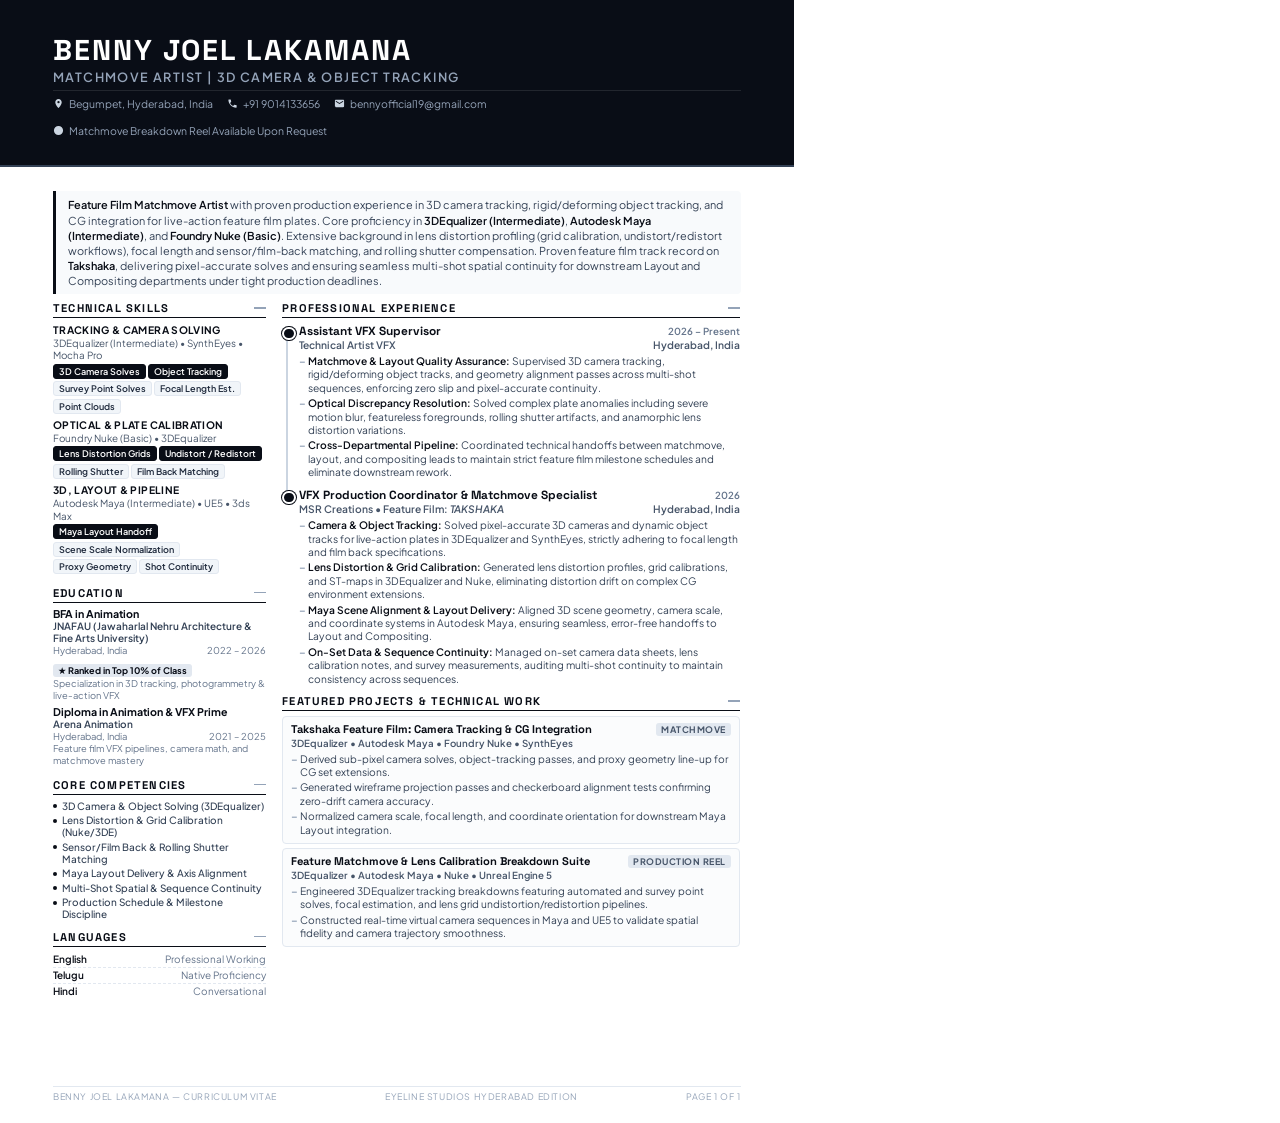
==== assets/docs/Benny_Joel_Lakamana_Eyeline_Matchmove_Resume.html @ 9a5ebc87 "feat: integrate 12-shot Takshaka Maya VFX pipeline, Eyeline tailored resume, and interactive Awwward" ====
<!DOCTYPE html>
<html lang="en">
<head>
  <meta charset="UTF-8">
  <title>Benny Joel Lakamana - Eyeline Matchmove Artist</title>
  <style>
    @import url('https://fonts.googleapis.com/css2?family=Plus+Jakarta+Sans:wght@300;400;500;600;700;800&family=Space+Grotesk:wght@500;600;700&display=swap');

    @page { size: A4 portrait; margin: 0; }
    * { box-sizing: border-box; margin: 0; padding: 0; }

    html, body {
      width: 210mm;
      height: 297mm;
      max-height: 297mm;
      background: #ffffff;
      color: #1e293b;
      font-family: 'Plus Jakarta Sans', -apple-system, sans-serif;
      -webkit-print-color-adjust: exact;
      print-color-adjust: exact;
      overflow: hidden;
    }

    body {
      padding: 0;
      display: flex;
      flex-direction: column;
    }

    /* Hero Monolith Header */
    .hero-header {
      background: #090d16;
      color: #ffffff;
      padding: 9.5mm 14mm 7.5mm 14mm;
      border-bottom: 2.5px solid #334155;
    }

    .hero-top {
      display: flex;
      justify-content: space-between;
      align-items: flex-start;
      margin-bottom: 5px;
    }

    .hero-name-wrap {
      display: flex;
      flex-direction: column;
    }

    .hero-name {
      font-family: 'Space Grotesk', sans-serif;
      font-size: 21.5pt;
      font-weight: 700;
      letter-spacing: 2px;
      text-transform: uppercase;
      line-height: 1;
      color: #ffffff;
      margin-bottom: 4px;
    }

    .hero-role {
      font-size: 9.5pt;
      font-weight: 600;
      letter-spacing: 1.4px;
      text-transform: uppercase;
      color: #94a3b8;
    }

    .hero-contacts {
      display: flex;
      flex-wrap: wrap;
      align-items: center;
      gap: 14px;
      font-size: 7.9pt;
      color: #94a3b8;
      border-top: 1px solid rgba(255, 255, 255, 0.1);
      padding-top: 6px;
      margin-top: 4px;
    }

    .contact-item {
      display: inline-flex;
      align-items: center;
      gap: 5px;
    }

    .contact-item svg {
      width: 11px;
      height: 11px;
      fill: #cbd5e1;
    }

    /* Body Wrapper */
    .body-wrapper {
      padding: 6.5mm 14mm 5.5mm 14mm;
      flex: 1;
      display: flex;
      flex-direction: column;
      justify-content: space-between;
    }

    /* Summary Card */
    .summary-box {
      background: #f8fafc;
      border-left: 3px solid #090d16;
      border-radius: 0 4px 4px 0;
      padding: 6px 12px;
      font-size: 8.2pt;
      line-height: 1.38;
      color: #334155;
      margin-bottom: 7px;
    }

    .summary-box strong {
      color: #090d16;
      font-weight: 600;
    }

    /* Main Grid */
    .content-grid {
      display: grid;
      grid-template-columns: 31% 66.5%;
      gap: 16px;
      flex: 1;
    }

    .col-left, .col-right {
      display: flex;
      flex-direction: column;
      gap: 7px;
    }

    /* Headings */
    .section-head {
      font-family: 'Space Grotesk', sans-serif;
      font-size: 8.4pt;
      font-weight: 700;
      letter-spacing: 1.2px;
      text-transform: uppercase;
      color: #090d16;
      border-bottom: 1.5px solid #090d16;
      padding-bottom: 2px;
      margin-bottom: 5px;
      display: flex;
      justify-content: space-between;
      align-items: center;
    }

    .section-head::after {
      content: '';
      width: 12px;
      height: 1.5px;
      background: #94a3b8;
    }

    /* Left Column Content */
    .skill-unit {
      margin-bottom: 4.5px;
    }

    .skill-cat {
      font-size: 7.7pt;
      font-weight: 700;
      color: #090d16;
      text-transform: uppercase;
      letter-spacing: 0.35px;
      margin-bottom: 1px;
    }

    .skill-sub {
      font-size: 7.4pt;
      color: #475569;
      line-height: 1.25;
    }

    .chip-wrap {
      display: flex;
      flex-wrap: wrap;
      gap: 2.5px;
      margin-top: 2px;
    }

    .chip {
      font-size: 6.8pt;
      font-weight: 600;
      background: #f1f5f9;
      color: #1e293b;
      padding: 1px 5px;
      border-radius: 3px;
      border: 1px solid #e2e8f0;
    }

    .chip.dark {
      background: #090d16;
      color: #ffffff;
      border-color: #090d16;
    }

    /* Education */
    .edu-unit {
      margin-bottom: 4.5px;
    }

    .edu-title {
      font-size: 8pt;
      font-weight: 700;
      color: #090d16;
      line-height: 1.2;
    }

    .edu-place {
      font-size: 7.5pt;
      color: #334155;
      font-weight: 600;
    }

    .edu-row {
      display: flex;
      justify-content: space-between;
      font-size: 7.1pt;
      color: #64748b;
      margin-bottom: 1px;
    }

    .honor-badge {
      display: inline-block;
      font-size: 6.8pt;
      font-weight: 700;
      color: #090d16;
      background: #e2e8f0;
      padding: 1px 5px;
      border-radius: 3px;
      margin: 1px 0;
    }

    .edu-subnote {
      font-size: 7pt;
      color: #64748b;
      line-height: 1.22;
    }

    /* Competencies */
    .comp-unit {
      list-style: none;
    }

    .comp-item {
      font-size: 7.5pt;
      color: #334155;
      font-weight: 500;
      margin-bottom: 2.5px;
      display: flex;
      align-items: flex-start;
      gap: 5px;
      line-height: 1.2;
    }

    .comp-dot {
      width: 4px;
      height: 4px;
      background: #090d16;
      border-radius: 50%;
      margin-top: 4.5px;
      flex-shrink: 0;
    }

    /* Languages */
    .lang-row {
      display: flex;
      justify-content: space-between;
      font-size: 7.5pt;
      padding: 1.5px 0;
      border-bottom: 1px dashed #e2e8f0;
    }

    .lang-row:last-child { border-bottom: none; }
    .lang-row .name { color: #090d16; font-weight: 600; }
    .lang-row .level { color: #64748b; }

    /* Experience */
    .timeline {
      display: flex;
      flex-direction: column;
      gap: 6.5px;
    }

    .job-entry {
      position: relative;
      padding-left: 17px;
    }

    .job-entry::before {
      content: '';
      position: absolute;
      left: 4px;
      top: 8px;
      bottom: -13px;
      width: 1.5px;
      background: #cbd5e1;
      z-index: 1;
    }
    
    .job-entry:last-child::before {
      display: none;
    }

    .job-entry::after {
      content: '';
      position: absolute;
      left: 0;
      top: 3.5px;
      width: 9.5px;
      height: 9.5px;
      border-radius: 50%;
      background: #090d16;
      border: 2.5px solid #ffffff;
      box-shadow: 0 0 0 1px #090d16;
      z-index: 2;
    }

    .job-head {
      display: flex;
      justify-content: space-between;
      align-items: baseline;
    }

    .job-role {
      font-family: 'Space Grotesk', sans-serif;
      font-size: 8.9pt;
      font-weight: 700;
      color: #090d16;
    }

    .job-date {
      font-size: 7.3pt;
      font-weight: 600;
      color: #64748b;
    }

    .job-company {
      font-size: 7.7pt;
      font-weight: 600;
      color: #475569;
      display: flex;
      justify-content: space-between;
      margin-bottom: 3px;
    }

    .job-bullets {
      list-style: none;
    }

    .job-bullets li {
      position: relative;
      padding-left: 9px;
      font-size: 7.7pt;
      line-height: 1.3;
      color: #334155;
      margin-bottom: 2.2px;
    }

    .job-bullets li::before {
      content: '–';
      position: absolute;
      left: 0;
      color: #94a3b8;
      font-weight: 700;
    }

    .job-bullets li strong {
      color: #090d16;
      font-weight: 600;
    }

    /* Projects */
    .proj-panel {
      background: #fbfcfd;
      border: 1px solid #e2e8f0;
      border-radius: 4px;
      padding: 5px 8px;
      margin-bottom: 4px;
    }

    .proj-head {
      display: flex;
      justify-content: space-between;
      align-items: baseline;
      margin-bottom: 1px;
    }

    .proj-name {
      font-family: 'Space Grotesk', sans-serif;
      font-size: 8.4pt;
      font-weight: 700;
      color: #090d16;
    }

    .proj-tag {
      font-size: 6.7pt;
      font-weight: 700;
      text-transform: uppercase;
      letter-spacing: 0.5px;
      background: #e2e8f0;
      color: #475569;
      padding: 1px 5px;
      border-radius: 3px;
    }

    .proj-tools {
      font-size: 7.3pt;
      font-weight: 600;
      color: #475569;
      margin-bottom: 2.5px;
    }

    /* Footer */
    .footer {
      border-top: 1px solid #e2e8f0;
      padding-top: 4px;
      margin-top: 3px;
      display: flex;
      justify-content: space-between;
      font-size: 6.7pt;
      color: #94a3b8;
      letter-spacing: 0.6px;
      text-transform: uppercase;
    }
  </style>
</head>
<body>

  <!-- Hero Monolith Header -->
  <header class="hero-header">
    <div class="hero-top">
      <div class="hero-name-wrap">
        <h1 class="hero-name">Benny Joel Lakamana</h1>
        <div class="hero-role">Matchmove Artist | 3D Camera & Object Tracking</div>
      </div>
    </div>
    <div class="hero-contacts">
      <div class="contact-item">
        <svg viewBox="0 0 24 24"><path d="M12 2C8.13 2 5 5.13 5 9c0 5.25 7 13 7 13s7-7.75 7-13c0-3.87-3.13-7-7-7zm0 9.5a2.5 2.5 0 010-5 2.5 2.5 0 010 5z"/></svg>
        <span>Begumpet, Hyderabad, India</span>
      </div>
      <div class="contact-item">
        <svg viewBox="0 0 24 24"><path d="M6.62 10.79a15.053 15.053 0 006.59 6.59l2.2-2.2c.27-.27.67-.36 1.02-.24 1.12.37 2.33.57 3.57.57.55 0 1 .45 1 1V20c0 .55-.45 1-1 1-9.39 0-17-7.61-17-17 0-.55.45-1 1-1h3.5c.55 0 1 .45 1 1 0 1.25.2 2.45.57 3.57.11.35.03.74-.25 1.02l-2.2 2.2z"/></svg>
        <span>+91 9014133656</span>
      </div>
      <div class="contact-item">
        <svg viewBox="0 0 24 24"><path d="M20 4H4c-1.1 0-1.99.9-1.99 2L2 18c0 1.1.9 2 2 2h16c1.1 0 2-.9 2-2V6c0-1.1-.9-2-2-2zm0 4l-8 5-8-5V6l8 5 8-5v2z"/></svg>
        <span>bennyofficial19@gmail.com</span>
      </div>
      <div class="contact-item">
        <svg viewBox="0 0 24 24"><path d="M12 2a10 10 0 100 20 10 10 0 000-20zm1 17.93c3.95-.49 7-3.85 7-7.93 0-.62-.08-1.21-.21-1.79L15 15v1c0 1.1-.9 2-2 2v1.93zm-3-1.87v-1.06c0-.55-.45-1-1-1H6.1c-.06-.32-.1-.66-.1-1 0-2.52 1.34-4.73 3.32-5.96L11 9c.55 0 1-.45 1-1V6.21C11.33 6.07 10.68 6 10 6 6.69 6 4 8.69 4 12c0 2.82 1.55 5.27 3.84 6.55l2.16-.49z"/></svg>
        <span>Matchmove Breakdown Reel Available Upon Request</span>
      </div>
    </div>
  </header>

  <!-- Body Content -->
  <div class="body-wrapper">

    <!-- Executive Summary -->
    <div class="summary-box">
      <strong>Feature Film Matchmove Artist</strong> with proven production experience in 3D camera tracking, rigid/deforming object tracking, and CG integration for live-action feature film plates. Core proficiency in <strong>3DEqualizer (Intermediate)</strong>, <strong>Autodesk Maya (Intermediate)</strong>, and <strong>Foundry Nuke (Basic)</strong>. Extensive background in lens distortion profiling (grid calibration, undistort/redistort workflows), focal length and sensor/film-back matching, and rolling shutter compensation. Proven feature film track record on <strong>Takshaka</strong>, delivering pixel-accurate solves and ensuring seamless multi-shot spatial continuity for downstream Layout and Compositing departments under tight production deadlines.
    </div>

    <!-- Grid -->
    <div class="content-grid">

      <!-- Left Column -->
      <aside class="col-left">

        <!-- Technical Skills -->
        <section>
          <h2 class="section-head">Technical Skills</h2>
          <div class="skill-unit">
            <div class="skill-cat">Tracking & Camera Solving</div>
            <div class="skill-sub">3DEqualizer (Intermediate) • SynthEyes • Mocha Pro</div>
            <div class="chip-wrap">
              <span class="chip dark">3D Camera Solves</span>
              <span class="chip dark">Object Tracking</span>
              <span class="chip">Survey Point Solves</span>
              <span class="chip">Focal Length Est.</span>
              <span class="chip">Point Clouds</span>
            </div>
          </div>
          <div class="skill-unit">
            <div class="skill-cat">Optical & Plate Calibration</div>
            <div class="skill-sub">Foundry Nuke (Basic) • 3DEqualizer</div>
            <div class="chip-wrap">
              <span class="chip dark">Lens Distortion Grids</span>
              <span class="chip dark">Undistort / Redistort</span>
              <span class="chip">Rolling Shutter</span>
              <span class="chip">Film Back Matching</span>
            </div>
          </div>
          <div class="skill-unit">
            <div class="skill-cat">3D, Layout & Pipeline</div>
            <div class="skill-sub">Autodesk Maya (Intermediate) • UE5 • 3ds Max</div>
            <div class="chip-wrap">
              <span class="chip dark">Maya Layout Handoff</span>
              <span class="chip">Scene Scale Normalization</span>
              <span class="chip">Proxy Geometry</span>
              <span class="chip">Shot Continuity</span>
            </div>
          </div>
        </section>

        <!-- Education -->
        <section>
          <h2 class="section-head">Education</h2>

          <div class="edu-unit">
            <div class="edu-title">BFA in Animation</div>
            <div class="edu-place">JNAFAU (Jawaharlal Nehru Architecture & Fine Arts University)</div>
            <div class="edu-row">
              <span>Hyderabad, India</span>
              <span>2022 – 2026</span>
            </div>
            <div class="honor-badge">★ Ranked in Top 10% of Class</div>
            <div class="edu-subnote">Specialization in 3D tracking, photogrammetry & live-action VFX</div>
          </div>

          <div class="edu-unit">
            <div class="edu-title">Diploma in Animation & VFX Prime</div>
            <div class="edu-place">Arena Animation</div>
            <div class="edu-row">
              <span>Hyderabad, India</span>
              <span>2021 – 2025</span>
            </div>
            <div class="edu-subnote">Feature film VFX pipelines, camera math, and matchmove mastery</div>
          </div>
        </section>

        <!-- Competencies -->
        <section>
          <h2 class="section-head">Core Competencies</h2>
          <ul class="comp-unit">
            <li class="comp-item"><span class="comp-dot"></span><span>3D Camera & Object Solving (3DEqualizer)</span></li>
            <li class="comp-item"><span class="comp-dot"></span><span>Lens Distortion & Grid Calibration (Nuke/3DE)</span></li>
            <li class="comp-item"><span class="comp-dot"></span><span>Sensor/Film Back & Rolling Shutter Matching</span></li>
            <li class="comp-item"><span class="comp-dot"></span><span>Maya Layout Delivery & Axis Alignment</span></li>
            <li class="comp-item"><span class="comp-dot"></span><span>Multi-Shot Spatial & Sequence Continuity</span></li>
            <li class="comp-item"><span class="comp-dot"></span><span>Production Schedule & Milestone Discipline</span></li>
          </ul>
        </section>

        <!-- Languages -->
        <section>
          <h2 class="section-head">Languages</h2>
          <div class="lang-row">
            <span class="name">English</span>
            <span class="level">Professional Working</span>
          </div>
          <div class="lang-row">
            <span class="name">Telugu</span>
            <span class="level">Native Proficiency</span>
          </div>
          <div class="lang-row">
            <span class="name">Hindi</span>
            <span class="level">Conversational</span>
          </div>
        </section>

      </aside>

      <!-- Right Column -->
      <main class="col-right">

        <!-- Experience -->
        <section>
          <h2 class="section-head">Professional Experience</h2>
          <div class="timeline">

            <div class="job-entry">
              <div class="job-head">
                <span class="job-role">Assistant VFX Supervisor</span>
                <span class="job-date">2026 – Present</span>
              </div>
              <div class="job-company">
                <span>Technical Artist VFX</span>
                <span>Hyderabad, India</span>
              </div>
              <ul class="job-bullets">
                <li><strong>Matchmove & Layout Quality Assurance:</strong> Supervised 3D camera tracking, rigid/deforming object tracks, and geometry alignment passes across multi-shot sequences, enforcing zero slip and pixel-accurate continuity.</li>
                <li><strong>Optical Discrepancy Resolution:</strong> Solved complex plate anomalies including severe motion blur, featureless foregrounds, rolling shutter artifacts, and anamorphic lens distortion variations.</li>
                <li><strong>Cross-Departmental Pipeline:</strong> Coordinated technical handoffs between matchmove, layout, and compositing leads to maintain strict feature film milestone schedules and eliminate downstream rework.</li>
              </ul>
            </div>

            <div class="job-entry">
              <div class="job-head">
                <span class="job-role">VFX Production Coordinator & Matchmove Specialist</span>
                <span class="job-date">2026</span>
              </div>
              <div class="job-company">
                <span>MSR Creations • Feature Film: <em>TAKSHAKA</em></span>
                <span>Hyderabad, India</span>
              </div>
              <ul class="job-bullets">
                <li><strong>Camera & Object Tracking:</strong> Solved pixel-accurate 3D cameras and dynamic object tracks for live-action plates in 3DEqualizer and SynthEyes, strictly adhering to focal length and film back specifications.</li>
                <li><strong>Lens Distortion & Grid Calibration:</strong> Generated lens distortion profiles, grid calibrations, and ST-maps in 3DEqualizer and Nuke, eliminating distortion drift on complex CG environment extensions.</li>
                <li><strong>Maya Scene Alignment & Layout Delivery:</strong> Aligned 3D scene geometry, camera scale, and coordinate systems in Autodesk Maya, ensuring seamless, error-free handoffs to Layout and Compositing.</li>
                <li><strong>On-Set Data & Sequence Continuity:</strong> Managed on-set camera data sheets, lens calibration notes, and survey measurements, auditing multi-shot continuity to maintain consistency across sequences.</li>
              </ul>
            </div>

          </div>
        </section>

        <!-- Projects -->
        <section>
          <h2 class="section-head">Featured Projects & Technical Work</h2>
          <div class="proj-panel">
            <div class="proj-head"><span class="proj-name">Takshaka Feature Film: Camera Tracking & CG Integration</span><span class="proj-tag">Matchmove</span></div>
            <div class="proj-tools">3DEqualizer • Autodesk Maya • Foundry Nuke • SynthEyes</div>
            <ul class="job-bullets">
              <li>Derived sub-pixel camera solves, object-tracking passes, and proxy geometry line-up for CG set extensions.</li>
              <li>Generated wireframe projection passes and checkerboard alignment tests confirming zero-drift camera accuracy.</li>
              <li>Normalized camera scale, focal length, and coordinate orientation for downstream Maya Layout integration.</li>
            </ul>
          </div>
          <div class="proj-panel">
            <div class="proj-head"><span class="proj-name">Feature Matchmove & Lens Calibration Breakdown Suite</span><span class="proj-tag">Production Reel</span></div>
            <div class="proj-tools">3DEqualizer • Autodesk Maya • Nuke • Unreal Engine 5</div>
            <ul class="job-bullets">
              <li>Engineered 3DEqualizer tracking breakdowns featuring automated and survey point solves, focal estimation, and lens grid undistortion/redistortion pipelines.</li>
              <li>Constructed real-time virtual camera sequences in Maya and UE5 to validate spatial fidelity and camera trajectory smoothness.</li>
            </ul>
          </div>
        </section>

      </main>
    </div>

    <!-- Footer -->
    <footer class="footer">
      <span>Benny Joel Lakamana — Curriculum Vitae</span>
      <span>Eyeline Studios Hyderabad Edition</span>
      <span>Page 1 of 1</span>
    </footer>

  </div>

</body>
</html>
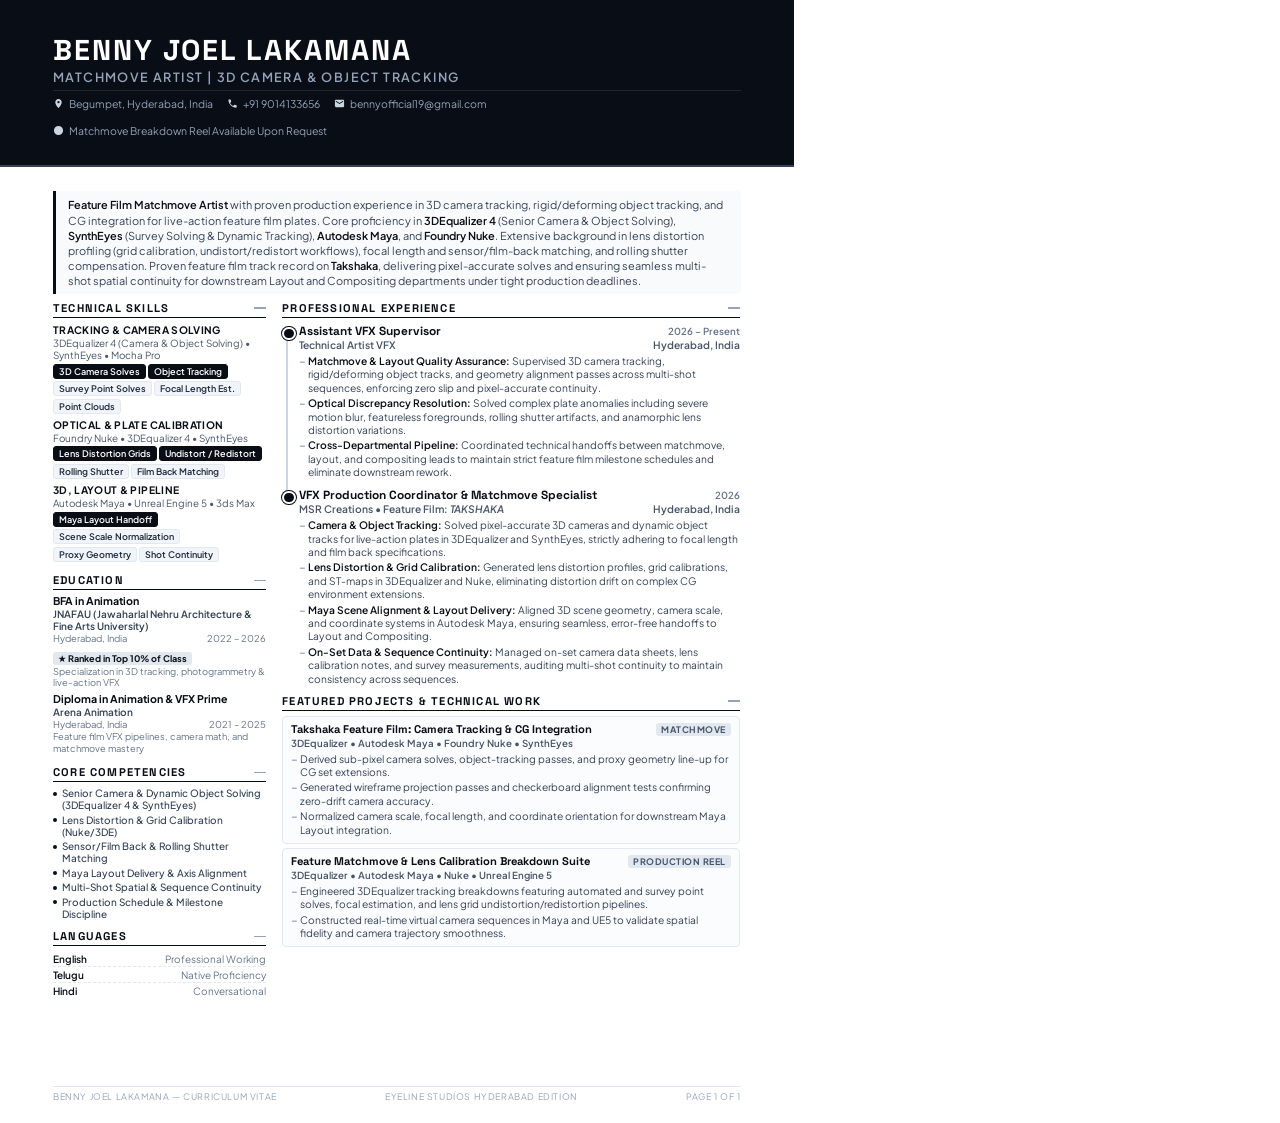
==== commit fa1ee887: "feat: upgrade 3D background with dual survey grid, glowing camera spline and live drop-line; elevate" ====
--- a/assets/docs/Benny_Joel_Lakamana_Eyeline_Matchmove_Resume.html
+++ b/assets/docs/Benny_Joel_Lakamana_Eyeline_Matchmove_Resume.html
@@ -462,7 +462,7 @@
 
     <!-- Executive Summary -->
     <div class="summary-box">
-      <strong>Feature Film Matchmove Artist</strong> with proven production experience in 3D camera tracking, rigid/deforming object tracking, and CG integration for live-action feature film plates. Core proficiency in <strong>3DEqualizer (Intermediate)</strong>, <strong>Autodesk Maya (Intermediate)</strong>, and <strong>Foundry Nuke (Basic)</strong>. Extensive background in lens distortion profiling (grid calibration, undistort/redistort workflows), focal length and sensor/film-back matching, and rolling shutter compensation. Proven feature film track record on <strong>Takshaka</strong>, delivering pixel-accurate solves and ensuring seamless multi-shot spatial continuity for downstream Layout and Compositing departments under tight production deadlines.
+      <strong>Feature Film Matchmove Artist</strong> with proven production experience in 3D camera tracking, rigid/deforming object tracking, and CG integration for live-action feature film plates. Core proficiency in <strong>3DEqualizer 4</strong> (Senior Camera & Object Solving), <strong>SynthEyes</strong> (Survey Solving & Dynamic Tracking), <strong>Autodesk Maya</strong>, and <strong>Foundry Nuke</strong>. Extensive background in lens distortion profiling (grid calibration, undistort/redistort workflows), focal length and sensor/film-back matching, and rolling shutter compensation. Proven feature film track record on <strong>Takshaka</strong>, delivering pixel-accurate solves and ensuring seamless multi-shot spatial continuity for downstream Layout and Compositing departments under tight production deadlines.
     </div>
 
     <!-- Grid -->
@@ -476,7 +476,7 @@
           <h2 class="section-head">Technical Skills</h2>
           <div class="skill-unit">
             <div class="skill-cat">Tracking & Camera Solving</div>
-            <div class="skill-sub">3DEqualizer (Intermediate) • SynthEyes • Mocha Pro</div>
+            <div class="skill-sub">3DEqualizer 4 (Camera & Object Solving) • SynthEyes • Mocha Pro</div>
             <div class="chip-wrap">
               <span class="chip dark">3D Camera Solves</span>
               <span class="chip dark">Object Tracking</span>
@@ -487,7 +487,7 @@
           </div>
           <div class="skill-unit">
             <div class="skill-cat">Optical & Plate Calibration</div>
-            <div class="skill-sub">Foundry Nuke (Basic) • 3DEqualizer</div>
+            <div class="skill-sub">Foundry Nuke • 3DEqualizer 4 • SynthEyes</div>
             <div class="chip-wrap">
               <span class="chip dark">Lens Distortion Grids</span>
               <span class="chip dark">Undistort / Redistort</span>
@@ -497,7 +497,7 @@
           </div>
           <div class="skill-unit">
             <div class="skill-cat">3D, Layout & Pipeline</div>
-            <div class="skill-sub">Autodesk Maya (Intermediate) • UE5 • 3ds Max</div>
+            <div class="skill-sub">Autodesk Maya • Unreal Engine 5 • 3ds Max</div>
             <div class="chip-wrap">
               <span class="chip dark">Maya Layout Handoff</span>
               <span class="chip">Scene Scale Normalization</span>
@@ -537,7 +537,7 @@
         <section>
           <h2 class="section-head">Core Competencies</h2>
           <ul class="comp-unit">
-            <li class="comp-item"><span class="comp-dot"></span><span>3D Camera & Object Solving (3DEqualizer)</span></li>
+            <li class="comp-item"><span class="comp-dot"></span><span>Senior Camera & Dynamic Object Solving (3DEqualizer 4 & SynthEyes)</span></li>
             <li class="comp-item"><span class="comp-dot"></span><span>Lens Distortion & Grid Calibration (Nuke/3DE)</span></li>
             <li class="comp-item"><span class="comp-dot"></span><span>Sensor/Film Back & Rolling Shutter Matching</span></li>
             <li class="comp-item"><span class="comp-dot"></span><span>Maya Layout Delivery & Axis Alignment</span></li>
